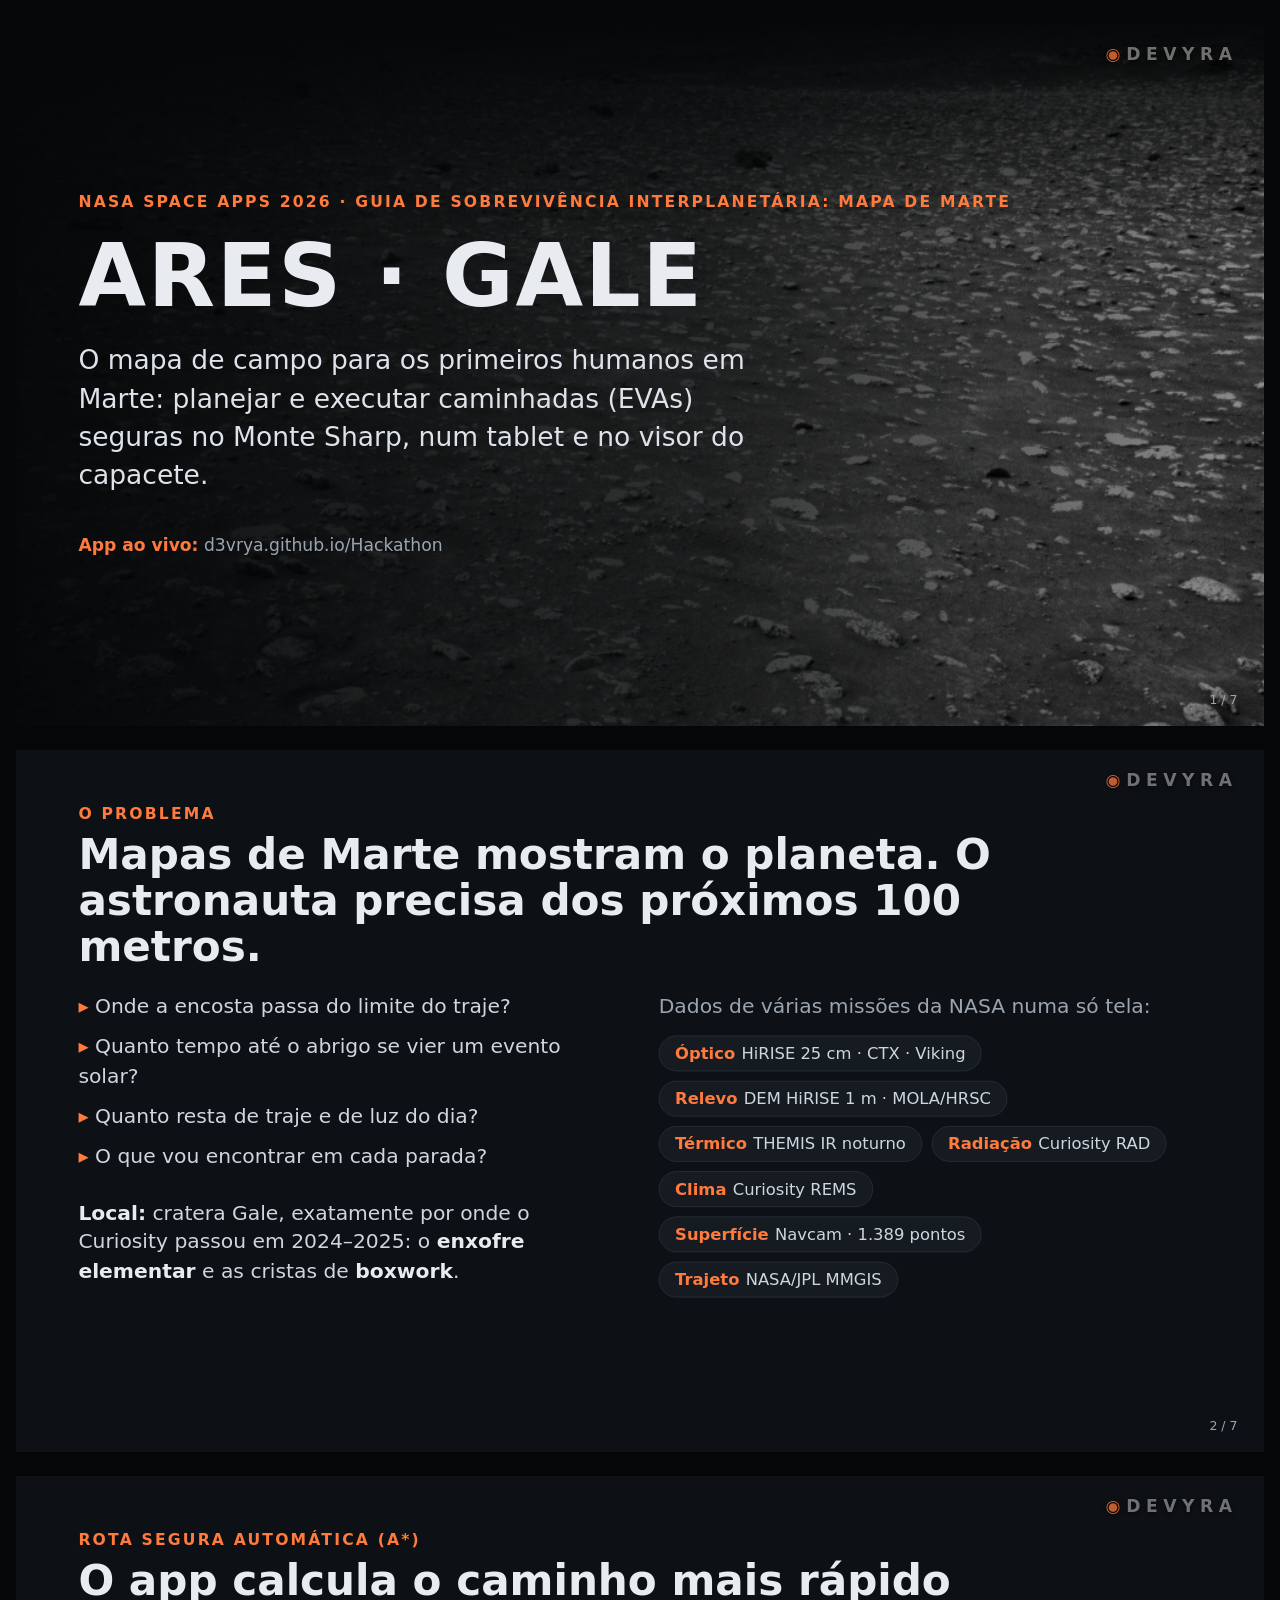
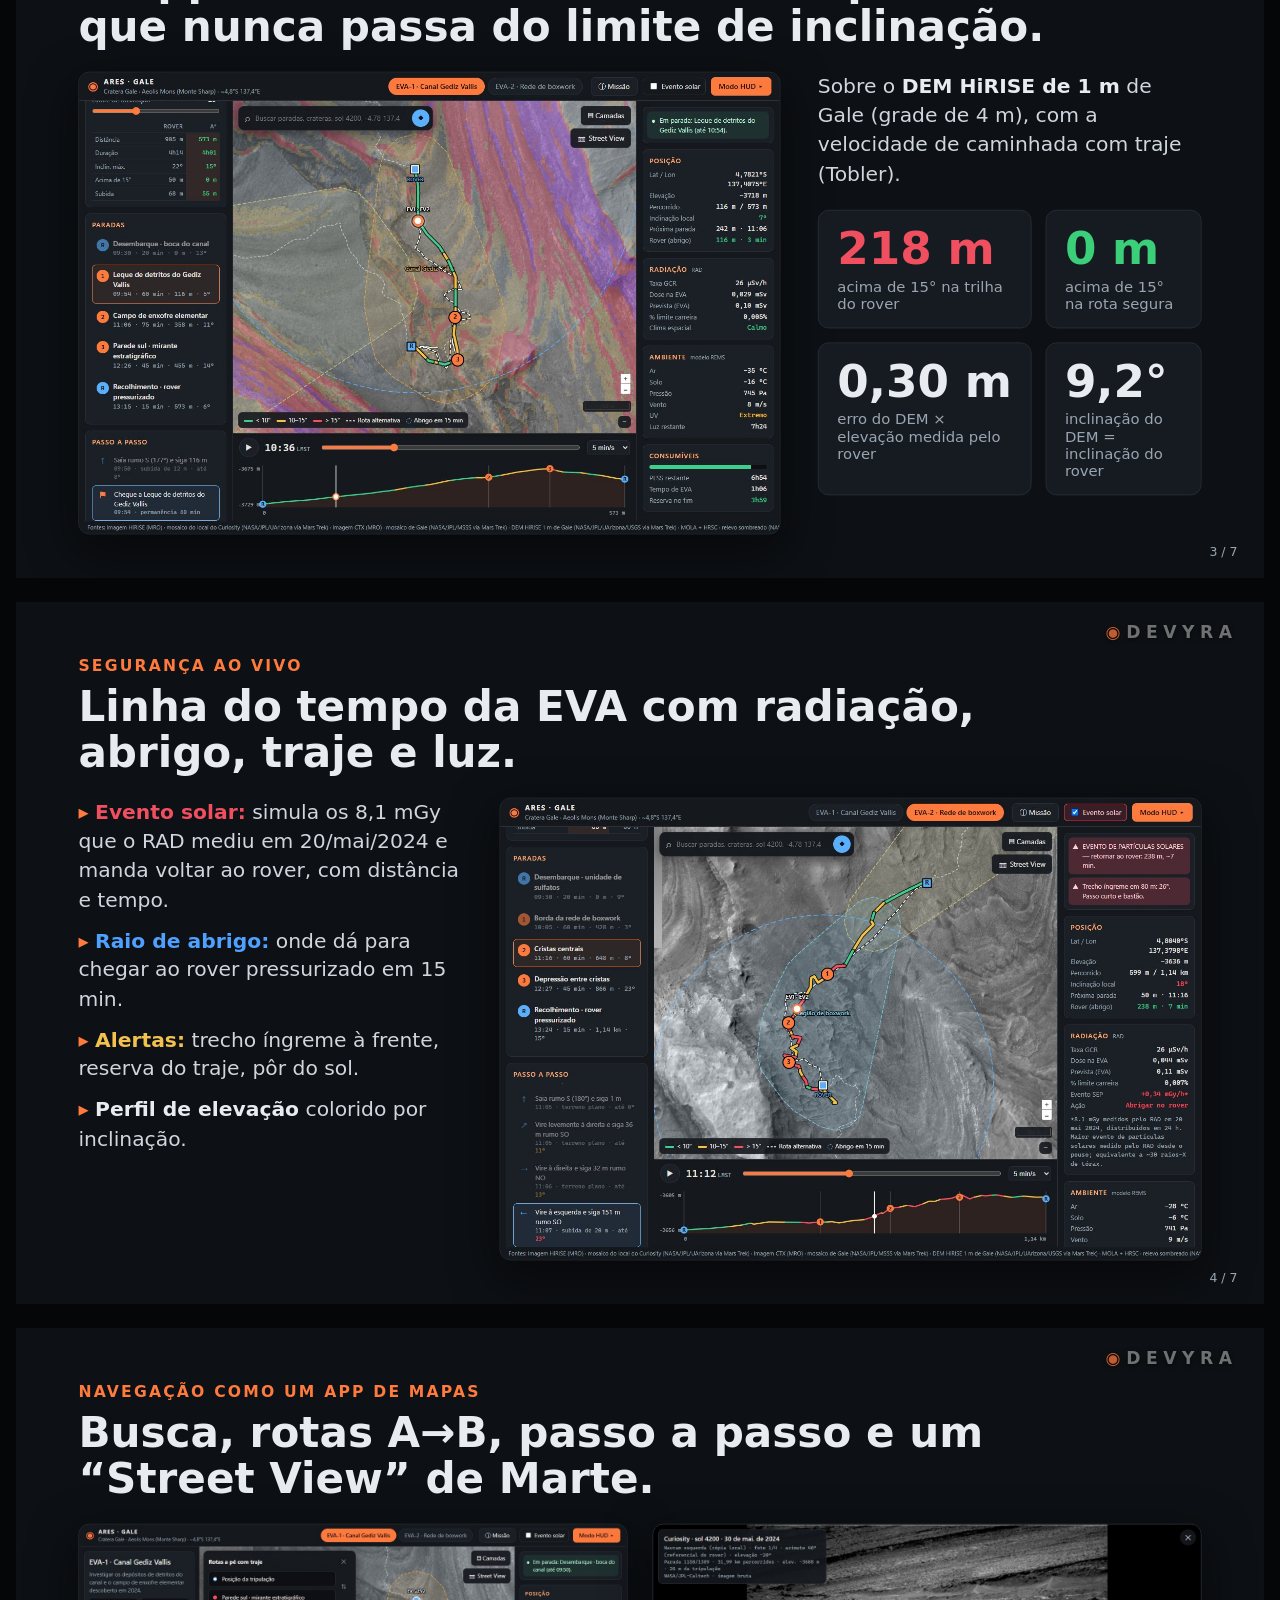
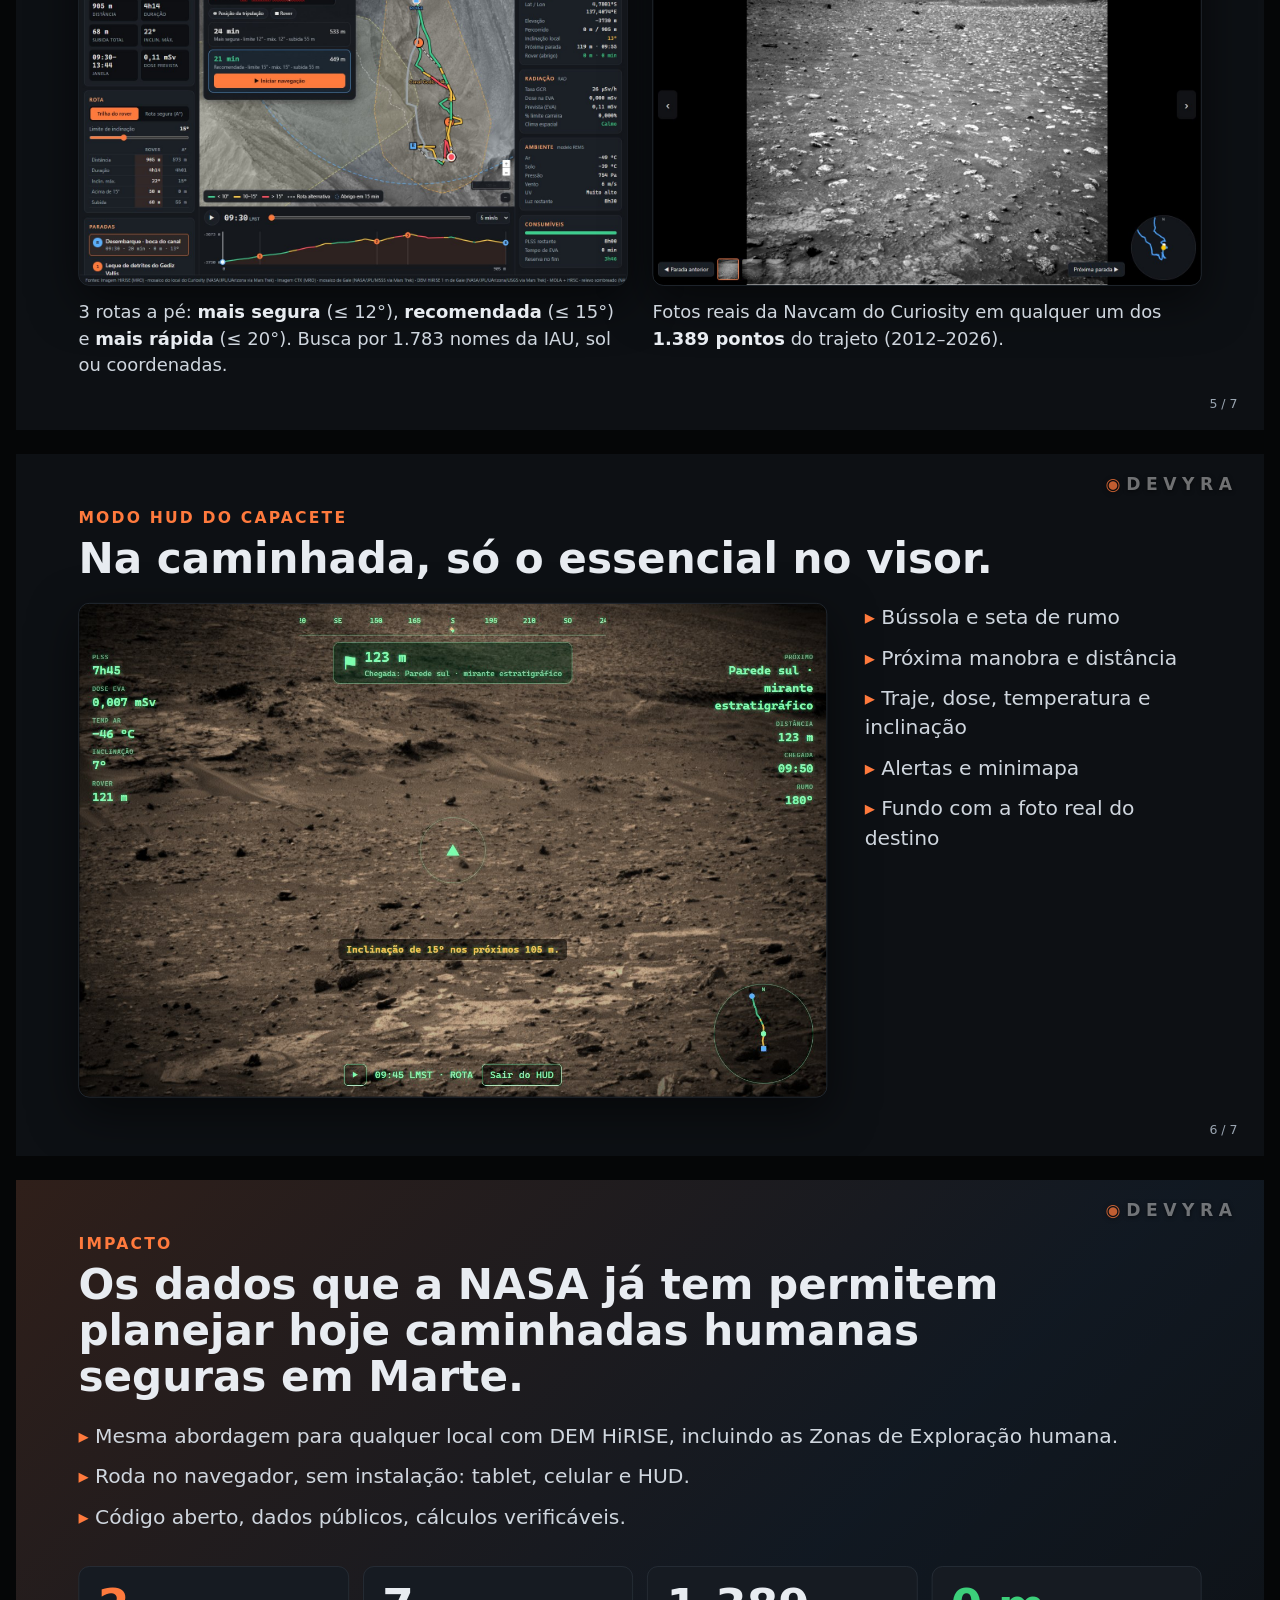
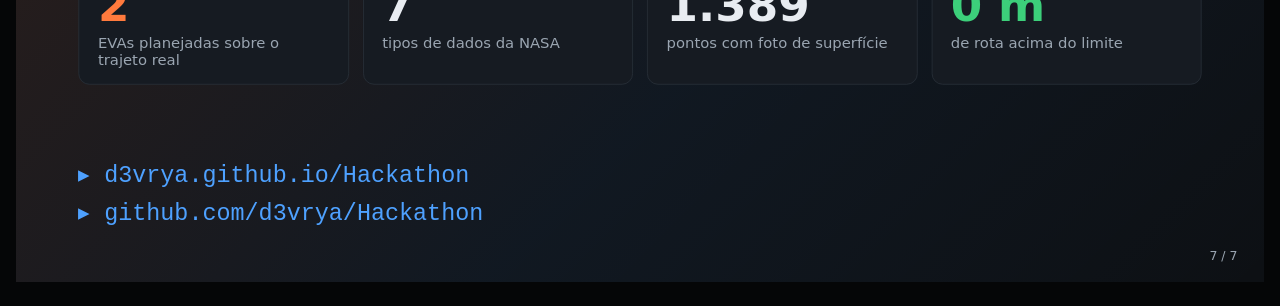
==== slides/index.html @ 1fa01051 "Demo: apresentação de 7 slides (HTML e PDF) com marca d'água Co-Authored-By: Claude Opus 5.5 <norepl" ====
<!doctype html>
<html lang="pt-BR">
<head>
<meta charset="utf-8">
<meta name="viewport" content="width=device-width, initial-scale=1">
<title>ARES · GALE · Demo</title>
<style>
  :root {
    --bg: #0d1014; --panel: #161b22; --line: #2a313b; --text: #e8ecf1; --muted: #9aa5b1;
    --accent: #ff7a3d; --ok: #3ccf7a; --warn: #f2c14e; --danger: #ef4f5f; --blue: #4ea1ff;
  }
  * { box-sizing: border-box; margin: 0; padding: 0; }
  html, body { background: #050607; color: var(--text); font-family: "Segoe UI", system-ui, -apple-system, Roboto, sans-serif; }
  .deck { display: flex; flex-direction: column; align-items: center; gap: 24px; padding: 24px 0; }
  .slide {
    position: relative; width: 1600px; height: 900px; overflow: hidden; background: var(--bg);
    transform-origin: top left; flex: none;
  }
  .wrap { position: relative; }
  /* marca d'água */
  .wm {
    position: absolute; top: 26px; right: 34px; z-index: 50;
    font-weight: 800; letter-spacing: .32em; font-size: 22px; color: rgba(255,255,255,.42);
    text-shadow: 0 1px 6px rgba(0,0,0,.6); pointer-events: none;
  }
  .wm::before { content: "◉ "; color: rgba(255,122,61,.75); letter-spacing: 0; }
  .num { position: absolute; bottom: 24px; right: 34px; font-size: 16px; color: var(--muted); z-index: 50; }
  .pad { padding: 70px 80px; height: 100%; display: flex; flex-direction: column; }
  .kicker { color: var(--accent); font-weight: 700; letter-spacing: .14em; text-transform: uppercase; font-size: 20px; }
  h1 { font-size: 112px; line-height: 1; letter-spacing: .02em; }
  h2 { font-size: 54px; line-height: 1.1; margin: 10px 0 28px; max-width: 1250px; }
  p, li { font-size: 26px; line-height: 1.45; color: #cfd6de; }
  b { color: var(--text); }
  ul { list-style: none; display: grid; gap: 14px; }
  li::before { content: "▸ "; color: var(--accent); }
  .shot { border-radius: 14px; border: 1px solid var(--line); box-shadow: 0 20px 60px rgba(0,0,0,.55); display: block; }
  .row { display: flex; gap: 48px; align-items: flex-start; flex: 1; }
  .col { flex: 1; min-width: 0; }
  .big { font-size: 58px; font-weight: 800; line-height: 1; white-space: nowrap; }
  .stat { background: var(--panel); border: 1px solid var(--line); border-radius: 14px; padding: 20px 24px; }
  .stat small { display: block; color: var(--muted); font-size: 19px; margin-top: 8px; }
  .stats { display: grid; grid-template-columns: 1fr 1fr; gap: 18px; margin-top: 26px; }
  .ok { color: var(--ok); } .danger { color: var(--danger); } .warn { color: var(--warn); } .acc { color: var(--accent); } .blue { color: var(--blue); }
  .chips { display: flex; flex-wrap: wrap; gap: 12px; }
  .chip { background: var(--panel); border: 1px solid var(--line); border-radius: 999px; padding: 10px 20px; font-size: 21px; color: #cfd6de; }
  .chip b { color: var(--accent); margin-right: 8px; }

  /* 1 · título */
  .s1 { background: #000; }
  .s1 .bg { position: absolute; inset: 0; background: url(../assets/photos/4199_1.jpg) center 40%/cover; opacity: .7; }
  .s1 .shade { position: absolute; inset: 0; background: linear-gradient(180deg, rgba(5,6,7,.95) 0%, rgba(5,6,7,0) 30%), linear-gradient(90deg, rgba(5,6,7,.96) 0%, rgba(5,6,7,.75) 55%, rgba(5,6,7,.2) 100%); }
  .s1 .pad { position: relative; justify-content: center; }
  .s1 .lead { font-size: 34px; max-width: 900px; margin-top: 28px; color: #dde3ea; }
  .s1 .meta { margin-top: 48px; font-size: 22px; color: var(--muted); }
  .s1 .meta b { color: var(--accent); }

  /* 7 · fechamento */
  .s7 .bg { position: absolute; inset: 0; background: linear-gradient(135deg, rgba(255,122,61,.14), rgba(78,161,255,.06) 60%, transparent); }
  .s7 .pad { position: relative; }
  .link { font-family: "Cascadia Mono", Consolas, monospace; font-size: 30px; color: var(--blue); }

  /* tela pequena: escala o slide para caber */
  @media print {
    @page { size: 1600px 900px; margin: 0; }
    html, body { background: var(--bg); }
    .deck { display: block; padding: 0; gap: 0; }
    .wrap { width: auto !important; height: auto !important; }
    .slide { transform: none !important; page-break-after: always; break-after: page; }
  }
</style>
</head>
<body>
<div class="deck" id="deck">

  <!-- 1 · Título -->
  <div class="wrap"><section class="slide s1">
    <div class="bg"></div><div class="shade"></div>
    <div class="wm">DEVYRA</div>
    <div class="pad">
      <div class="kicker">NASA Space Apps 2026 · Guia de Sobrevivência Interplanetária: Mapa de Marte</div>
      <h1 style="margin-top:26px">ARES · GALE</h1>
      <p class="lead">O mapa de campo para os primeiros humanos em Marte: planejar e executar caminhadas (EVAs) seguras no Monte Sharp, num tablet e no visor do capacete.</p>
      <p class="meta"><b>App ao vivo:</b> d3vrya.github.io/Hackathon</p>
    </div>
    <div class="num">1 / 7</div>
  </section></div>

  <!-- 2 · Introdução -->
  <div class="wrap"><section class="slide">
    <div class="wm">DEVYRA</div>
    <div class="pad">
      <div class="kicker">O problema</div>
      <h2>Mapas de Marte mostram o planeta. O astronauta precisa dos próximos 100 metros.</h2>
      <div class="row">
        <div class="col">
          <ul>
            <li>Onde a encosta passa do limite do traje?</li>
            <li>Quanto tempo até o abrigo se vier um evento solar?</li>
            <li>Quanto resta de traje e de luz do dia?</li>
            <li>O que vou encontrar em cada parada?</li>
          </ul>
          <p style="margin-top:34px"><b>Local:</b> cratera Gale, exatamente por onde o Curiosity passou em 2024–2025: o <b>enxofre elementar</b> e as cristas de <b>boxwork</b>.</p>
        </div>
        <div class="col">
          <p style="margin-bottom:18px;color:var(--muted)">Dados de várias missões da NASA numa só tela:</p>
          <div class="chips">
            <span class="chip"><b>Óptico</b>HiRISE 25 cm · CTX · Viking</span>
            <span class="chip"><b>Relevo</b>DEM HiRISE 1 m · MOLA/HRSC</span>
            <span class="chip"><b>Térmico</b>THEMIS IR noturno</span>
            <span class="chip"><b>Radiação</b>Curiosity RAD</span>
            <span class="chip"><b>Clima</b>Curiosity REMS</span>
            <span class="chip"><b>Superfície</b>Navcam · 1.389 pontos</span>
            <span class="chip"><b>Trajeto</b>NASA/JPL MMGIS</span>
          </div>
        </div>
      </div>
    </div>
    <div class="num">2 / 7</div>
  </section></div>

  <!-- 3 · Rota segura -->
  <div class="wrap"><section class="slide">
    <div class="wm">DEVYRA</div>
    <div class="pad">
      <div class="kicker">Rota segura automática (A*)</div>
      <h2>O app calcula o caminho mais rápido que nunca passa do limite de inclinação.</h2>
      <div class="row">
        <img class="shot" src="img/safe.jpg" alt="Rota segura sobre o mapa de inclinação" style="width:900px">
        <div class="col">
          <p>Sobre o <b>DEM HiRISE de 1 m</b> de Gale (grade de 4 m), com a velocidade de caminhada com traje (Tobler).</p>
          <div class="stats">
            <div class="stat"><div class="big danger">218 m</div><small>acima de 15° na trilha do rover</small></div>
            <div class="stat"><div class="big ok">0 m</div><small>acima de 15° na rota segura</small></div>
            <div class="stat"><div class="big">0,30 m</div><small>erro do DEM × elevação medida pelo rover</small></div>
            <div class="stat"><div class="big">9,2°</div><small>inclinação do DEM = inclinação do rover</small></div>
          </div>
        </div>
      </div>
    </div>
    <div class="num">3 / 7</div>
  </section></div>

  <!-- 4 · Segurança -->
  <div class="wrap"><section class="slide">
    <div class="wm">DEVYRA</div>
    <div class="pad">
      <div class="kicker">Segurança ao vivo</div>
      <h2>Linha do tempo da EVA com radiação, abrigo, traje e luz.</h2>
      <div class="row">
        <div class="col">
          <ul>
            <li><b class="danger">Evento solar:</b> simula os 8,1 mGy que o RAD mediu em 20/mai/2024 e manda voltar ao rover, com distância e tempo.</li>
            <li><b class="blue">Raio de abrigo:</b> onde dá para chegar ao rover pressurizado em 15 min.</li>
            <li><b class="warn">Alertas:</b> trecho íngreme à frente, reserva do traje, pôr do sol.</li>
            <li><b>Perfil de elevação</b> colorido por inclinação.</li>
          </ul>
        </div>
        <img class="shot" src="img/sep.jpg" alt="Alerta de evento solar na EVA-2" style="width:900px">
      </div>
    </div>
    <div class="num">4 / 7</div>
  </section></div>

  <!-- 5 · Navegação -->
  <div class="wrap"><section class="slide">
    <div class="wm">DEVYRA</div>
    <div class="pad">
      <div class="kicker">Navegação como um app de mapas</div>
      <h2>Busca, rotas A→B, passo a passo e um “Street View” de Marte.</h2>
      <div class="row" style="gap:32px">
        <div class="col">
          <img class="shot" src="img/dir.jpg" alt="Rotas alternativas" style="width:100%">
          <p style="margin-top:18px;font-size:23px">3 rotas a pé: <b>mais segura</b> (≤ 12°), <b>recomendada</b> (≤ 15°) e <b>mais rápida</b> (≤ 20°). Busca por 1.783 nomes da IAU, sol ou coordenadas.</p>
        </div>
        <div class="col">
          <img class="shot" src="img/sv.jpg" alt="Street View com foto Navcam" style="width:100%">
          <p style="margin-top:18px;font-size:23px">Fotos reais da Navcam do Curiosity em qualquer um dos <b>1.389 pontos</b> do trajeto (2012–2026).</p>
        </div>
      </div>
    </div>
    <div class="num">5 / 7</div>
  </section></div>

  <!-- 6 · HUD -->
  <div class="wrap"><section class="slide">
    <div class="wm">DEVYRA</div>
    <div class="pad">
      <div class="kicker">Modo HUD do capacete</div>
      <h2>Na caminhada, só o essencial no visor.</h2>
      <div class="row">
        <img class="shot" src="img/hud.jpg" alt="HUD do capacete" style="width:960px">
        <div class="col">
          <ul>
            <li>Bússola e seta de rumo</li>
            <li>Próxima manobra e distância</li>
            <li>Traje, dose, temperatura e inclinação</li>
            <li>Alertas e minimapa</li>
            <li>Fundo com a foto real do destino</li>
          </ul>
        </div>
      </div>
    </div>
    <div class="num">6 / 7</div>
  </section></div>

  <!-- 7 · Impacto -->
  <div class="wrap"><section class="slide s7">
    <div class="bg"></div>
    <div class="wm">DEVYRA</div>
    <div class="pad">
      <div class="kicker">Impacto</div>
      <h2>Os dados que a NASA já tem permitem planejar hoje caminhadas humanas seguras em Marte.</h2>
      <ul>
        <li>Mesma abordagem para qualquer local com DEM HiRISE, incluindo as Zonas de Exploração humana.</li>
        <li>Roda no navegador, sem instalação: tablet, celular e HUD.</li>
        <li>Código aberto, dados públicos, cálculos verificáveis.</li>
      </ul>
      <div class="stats" style="grid-template-columns:repeat(4,1fr);margin-top:44px">
        <div class="stat"><div class="big acc">2</div><small>EVAs planejadas sobre o trajeto real</small></div>
        <div class="stat"><div class="big">7</div><small>tipos de dados da NASA</small></div>
        <div class="stat"><div class="big">1.389</div><small>pontos com foto de superfície</small></div>
        <div class="stat"><div class="big ok">0 m</div><small>de rota acima do limite</small></div>
      </div>
      <div style="margin-top:auto;display:grid;gap:12px">
        <div class="link">▸ d3vrya.github.io/Hackathon</div>
        <div class="link">▸ github.com/d3vrya/Hackathon</div>
      </div>
    </div>
    <div class="num">7 / 7</div>
  </section></div>

</div>
<script>
  // Escala cada slide de 1600×900 para caber na largura da tela.
  function fit() {
    if (matchMedia('print').matches) return;
    var w = Math.min(window.innerWidth - 32, 1600), k = w / 1600;
    document.querySelectorAll('.wrap').forEach(function (el) {
      el.style.width = w + 'px'; el.style.height = (900 * k) + 'px';
      el.firstElementChild.style.transform = 'scale(' + k + ')';
    });
  }
  addEventListener('resize', fit); fit();
</script>
</body>
</html>
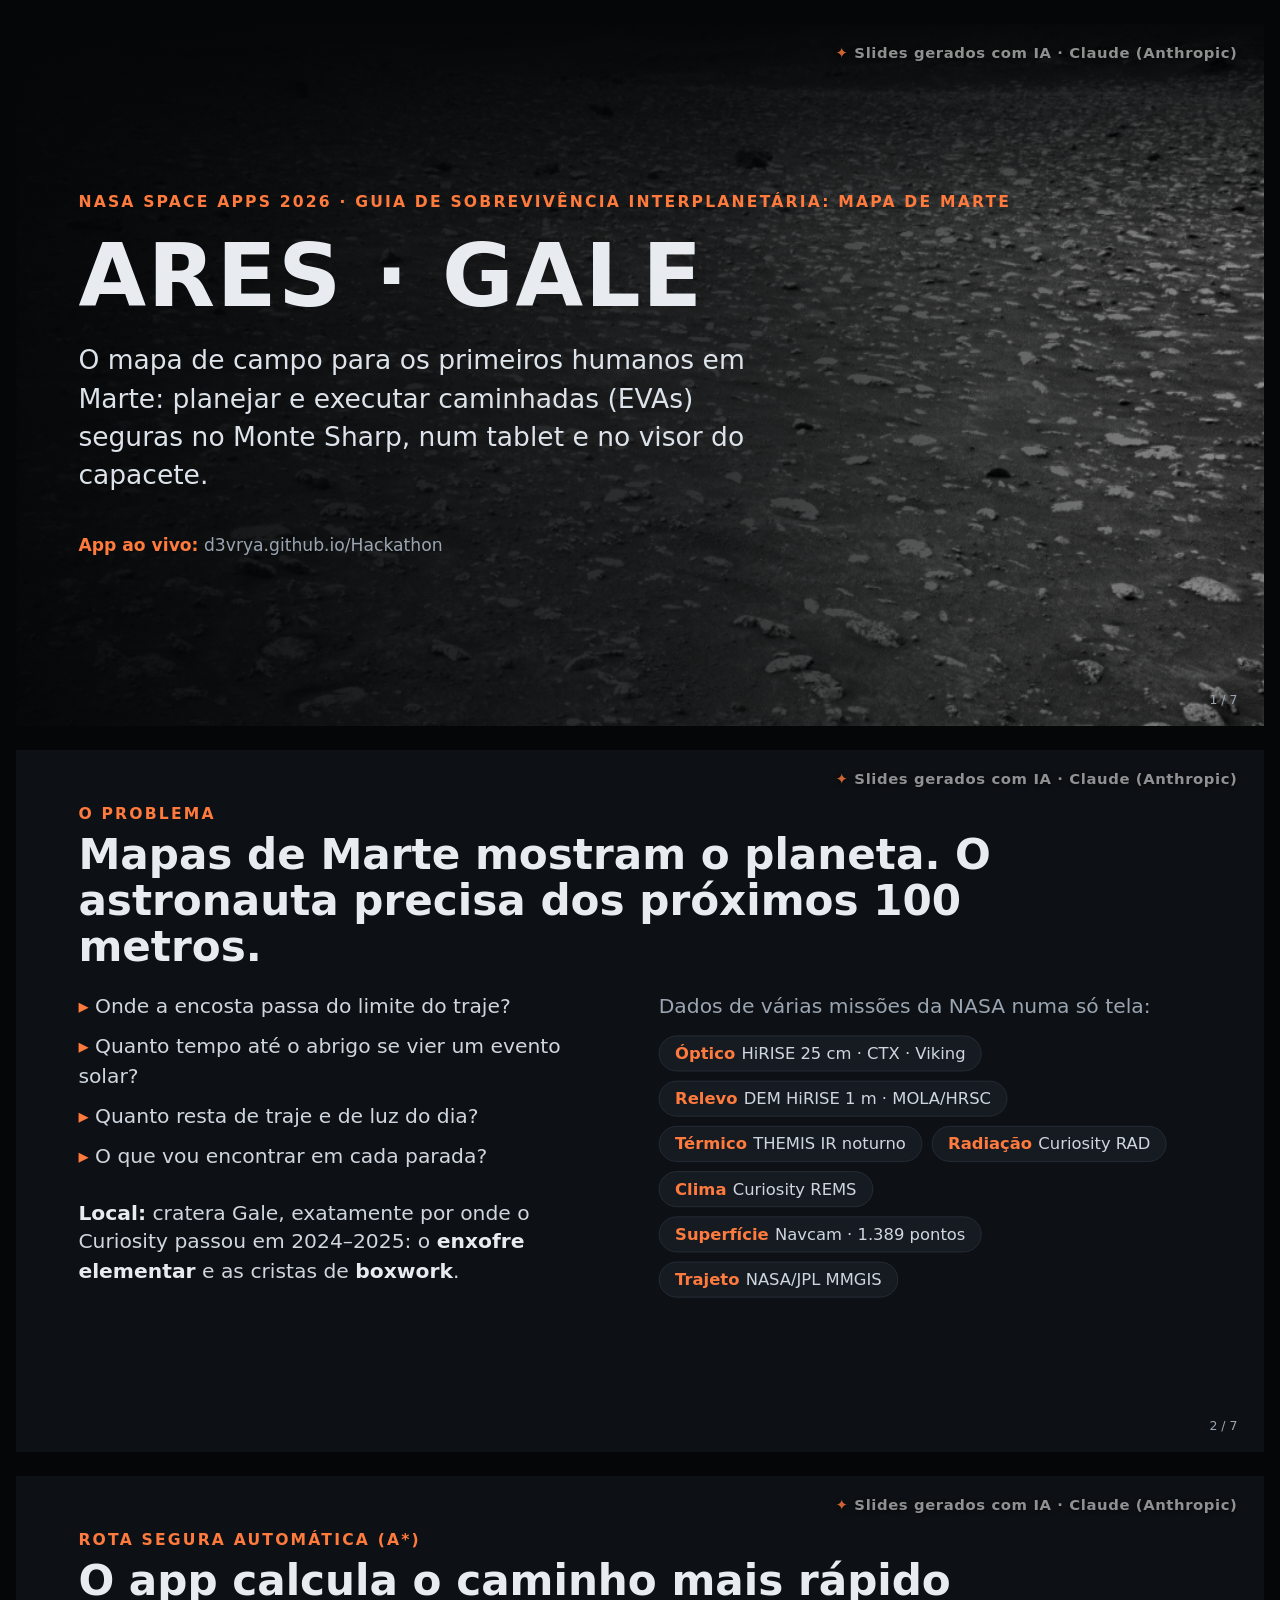
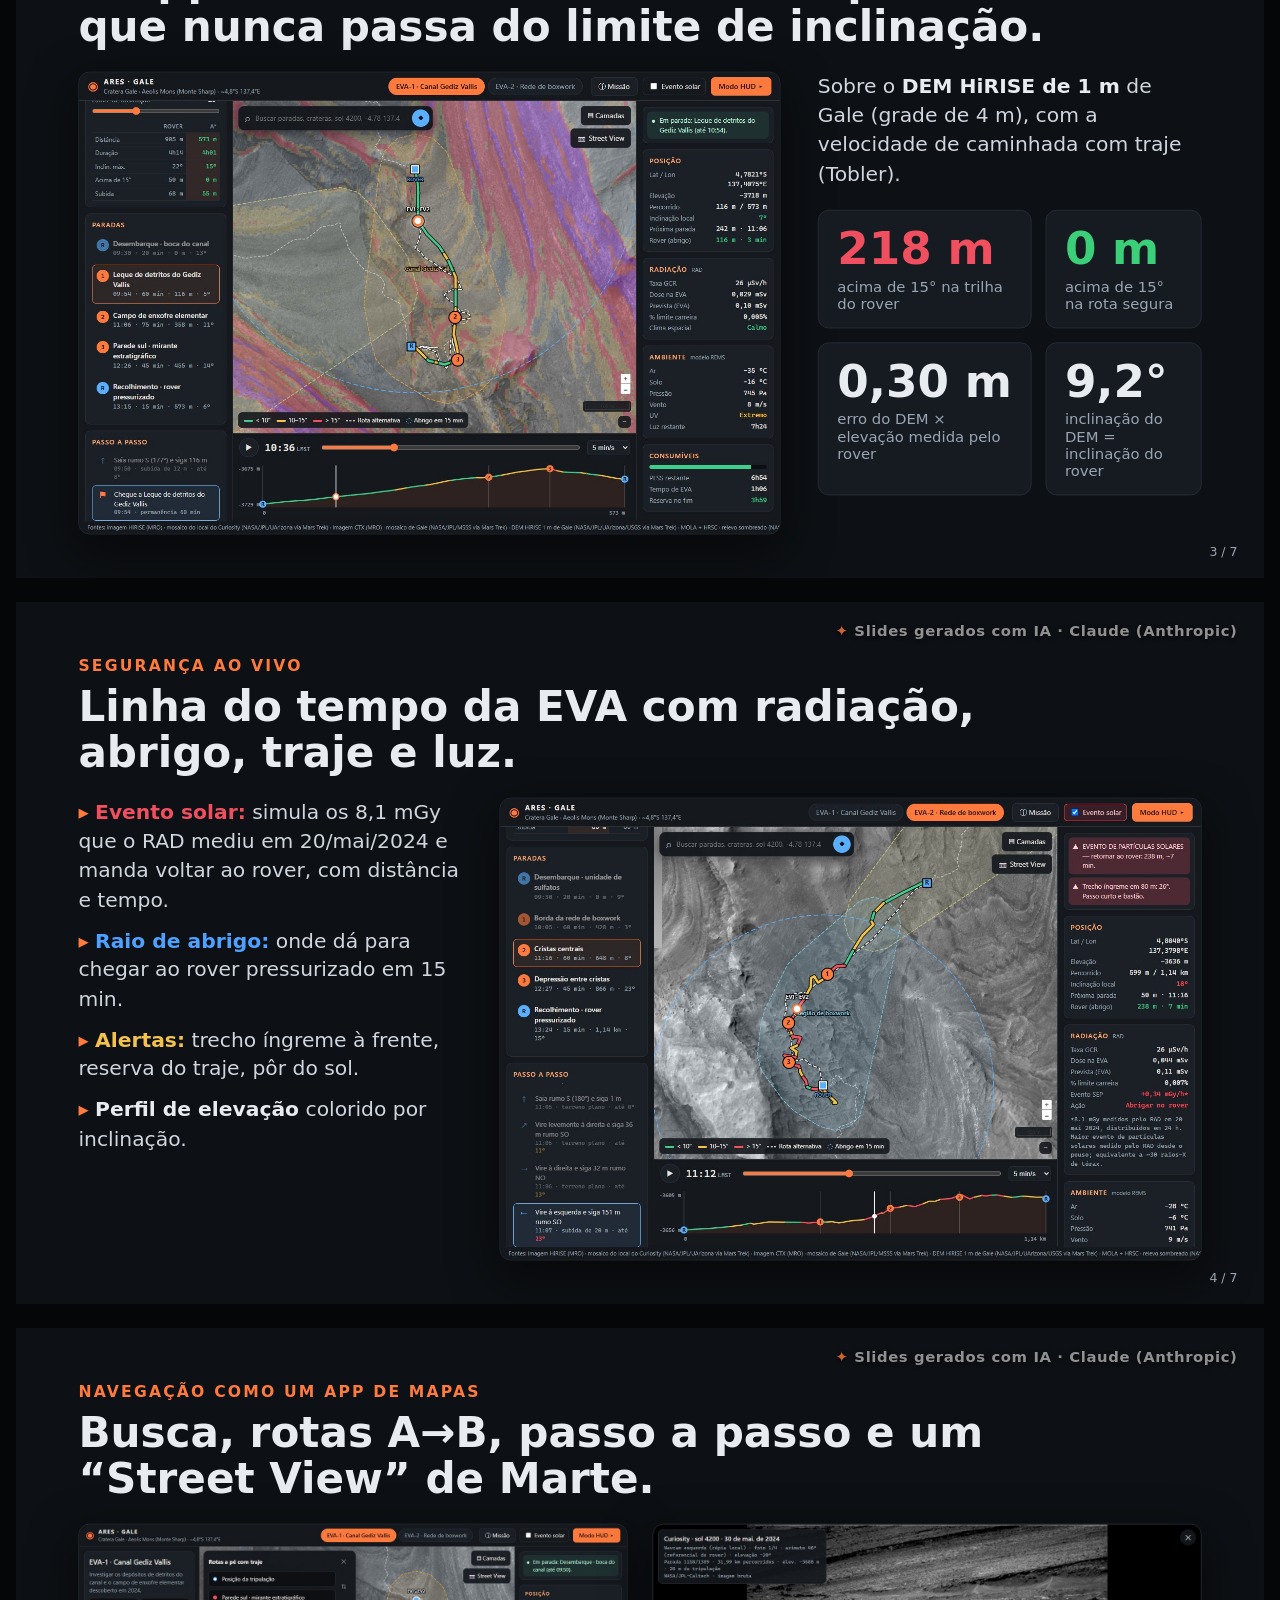
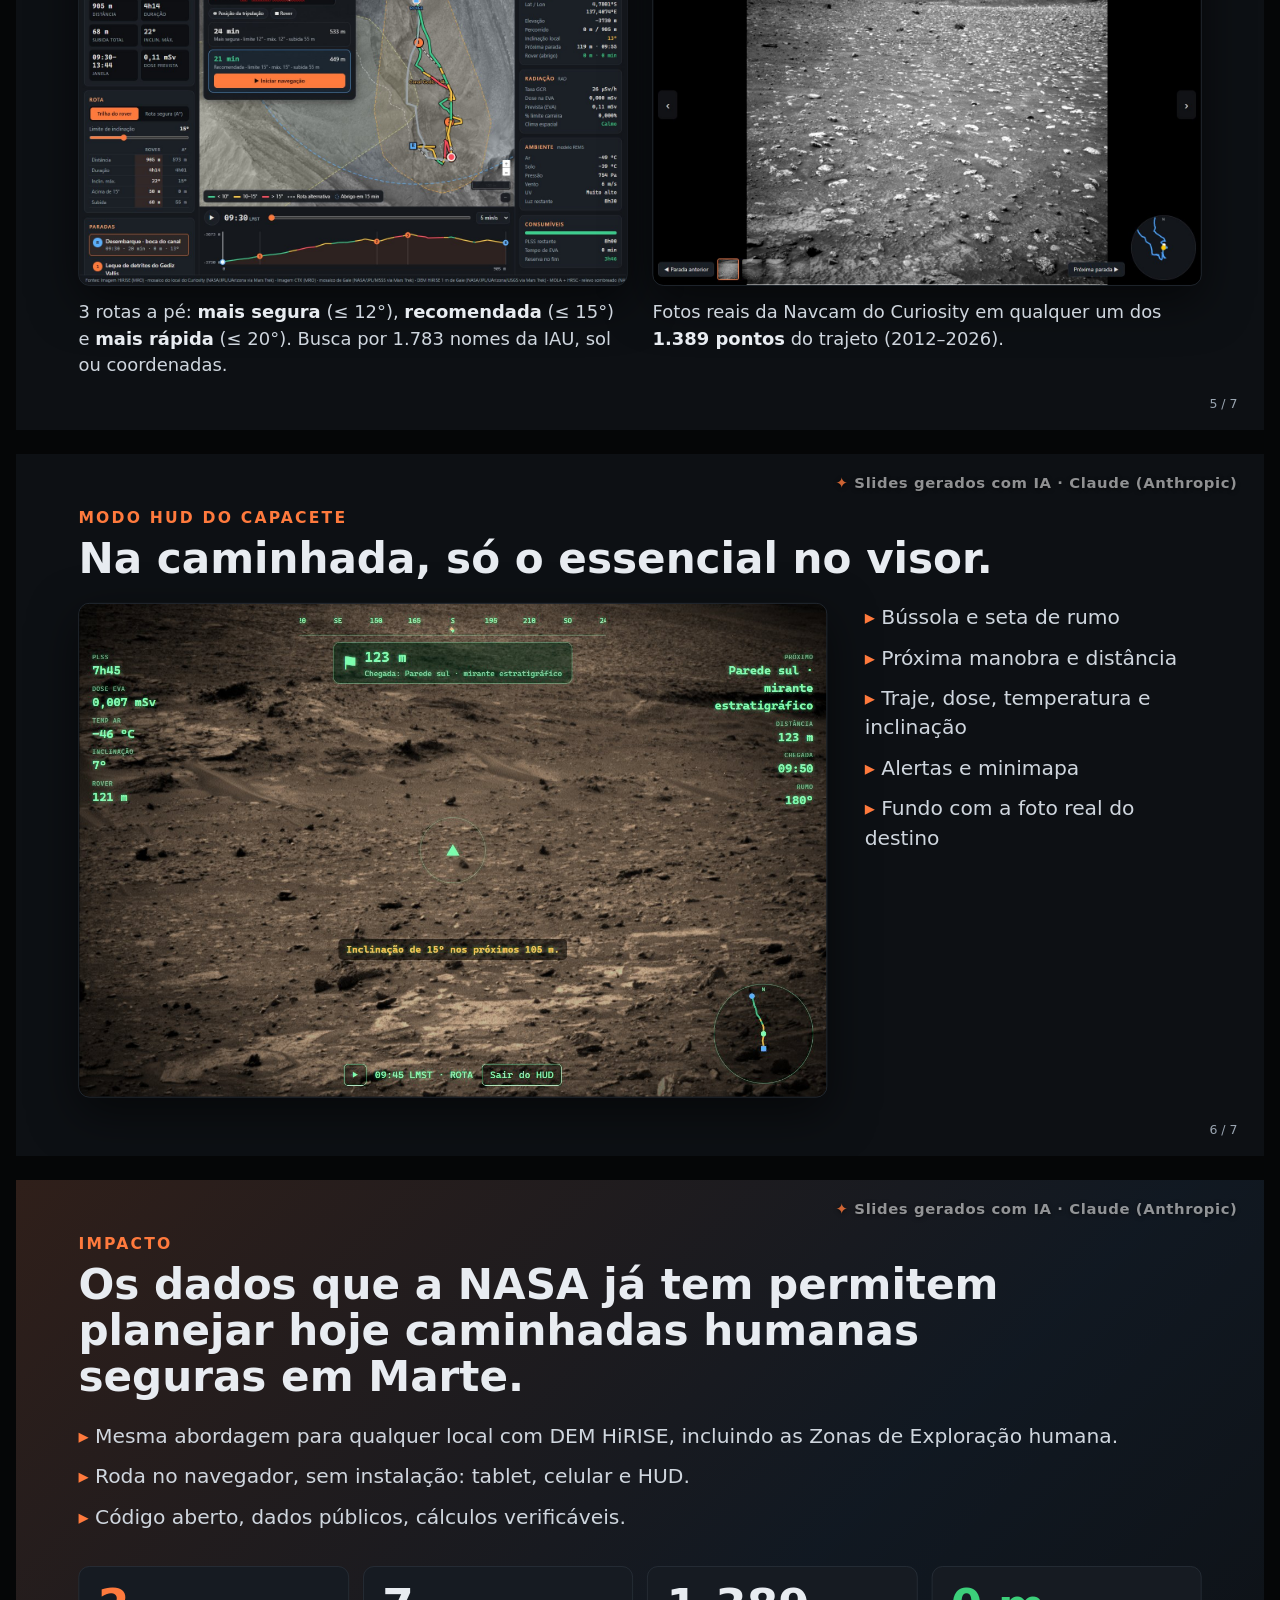
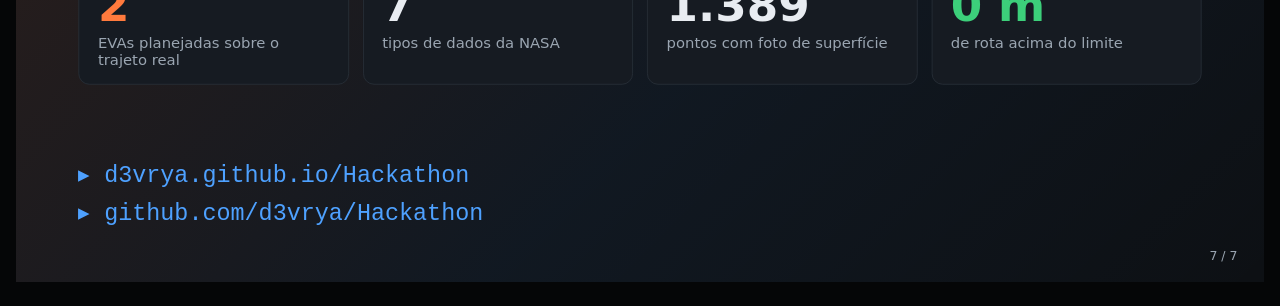
==== commit ea1b2f8c: "Demo: marca d'água indicando slides gerados com IA (Claude) Co-Authored-By: Claude Opus 5.5 <noreply" ====
--- a/slides/index.html
+++ b/slides/index.html
@@ -20,10 +20,10 @@
   /* marca d'água */
   .wm {
     position: absolute; top: 26px; right: 34px; z-index: 50;
-    font-weight: 800; letter-spacing: .32em; font-size: 22px; color: rgba(255,255,255,.42);
+    font-weight: 800; letter-spacing: .04em; font-size: 19px; color: rgba(255,255,255,.55);
     text-shadow: 0 1px 6px rgba(0,0,0,.6); pointer-events: none;
   }
-  .wm::before { content: "◉ "; color: rgba(255,122,61,.75); letter-spacing: 0; }
+  .wm::before { content: "✦ "; color: rgba(255,122,61,.8); }
   .num { position: absolute; bottom: 24px; right: 34px; font-size: 16px; color: var(--muted); z-index: 50; }
   .pad { padding: 70px 80px; height: 100%; display: flex; flex-direction: column; }
   .kicker { color: var(--accent); font-weight: 700; letter-spacing: .14em; text-transform: uppercase; font-size: 20px; }
@@ -75,7 +75,7 @@
   <!-- 1 · Título -->
   <div class="wrap"><section class="slide s1">
     <div class="bg"></div><div class="shade"></div>
-    <div class="wm">DEVYRA</div>
+    <div class="wm">Slides gerados com IA · Claude (Anthropic)</div>
     <div class="pad">
       <div class="kicker">NASA Space Apps 2026 · Guia de Sobrevivência Interplanetária: Mapa de Marte</div>
       <h1 style="margin-top:26px">ARES · GALE</h1>
@@ -87,7 +87,7 @@
 
   <!-- 2 · Introdução -->
   <div class="wrap"><section class="slide">
-    <div class="wm">DEVYRA</div>
+    <div class="wm">Slides gerados com IA · Claude (Anthropic)</div>
     <div class="pad">
       <div class="kicker">O problema</div>
       <h2>Mapas de Marte mostram o planeta. O astronauta precisa dos próximos 100 metros.</h2>
@@ -120,7 +120,7 @@
 
   <!-- 3 · Rota segura -->
   <div class="wrap"><section class="slide">
-    <div class="wm">DEVYRA</div>
+    <div class="wm">Slides gerados com IA · Claude (Anthropic)</div>
     <div class="pad">
       <div class="kicker">Rota segura automática (A*)</div>
       <h2>O app calcula o caminho mais rápido que nunca passa do limite de inclinação.</h2>
@@ -142,7 +142,7 @@
 
   <!-- 4 · Segurança -->
   <div class="wrap"><section class="slide">
-    <div class="wm">DEVYRA</div>
+    <div class="wm">Slides gerados com IA · Claude (Anthropic)</div>
     <div class="pad">
       <div class="kicker">Segurança ao vivo</div>
       <h2>Linha do tempo da EVA com radiação, abrigo, traje e luz.</h2>
@@ -163,7 +163,7 @@
 
   <!-- 5 · Navegação -->
   <div class="wrap"><section class="slide">
-    <div class="wm">DEVYRA</div>
+    <div class="wm">Slides gerados com IA · Claude (Anthropic)</div>
     <div class="pad">
       <div class="kicker">Navegação como um app de mapas</div>
       <h2>Busca, rotas A→B, passo a passo e um “Street View” de Marte.</h2>
@@ -183,7 +183,7 @@
 
   <!-- 6 · HUD -->
   <div class="wrap"><section class="slide">
-    <div class="wm">DEVYRA</div>
+    <div class="wm">Slides gerados com IA · Claude (Anthropic)</div>
     <div class="pad">
       <div class="kicker">Modo HUD do capacete</div>
       <h2>Na caminhada, só o essencial no visor.</h2>
@@ -206,7 +206,7 @@
   <!-- 7 · Impacto -->
   <div class="wrap"><section class="slide s7">
     <div class="bg"></div>
-    <div class="wm">DEVYRA</div>
+    <div class="wm">Slides gerados com IA · Claude (Anthropic)</div>
     <div class="pad">
       <div class="kicker">Impacto</div>
       <h2>Os dados que a NASA já tem permitem planejar hoje caminhadas humanas seguras em Marte.</h2>
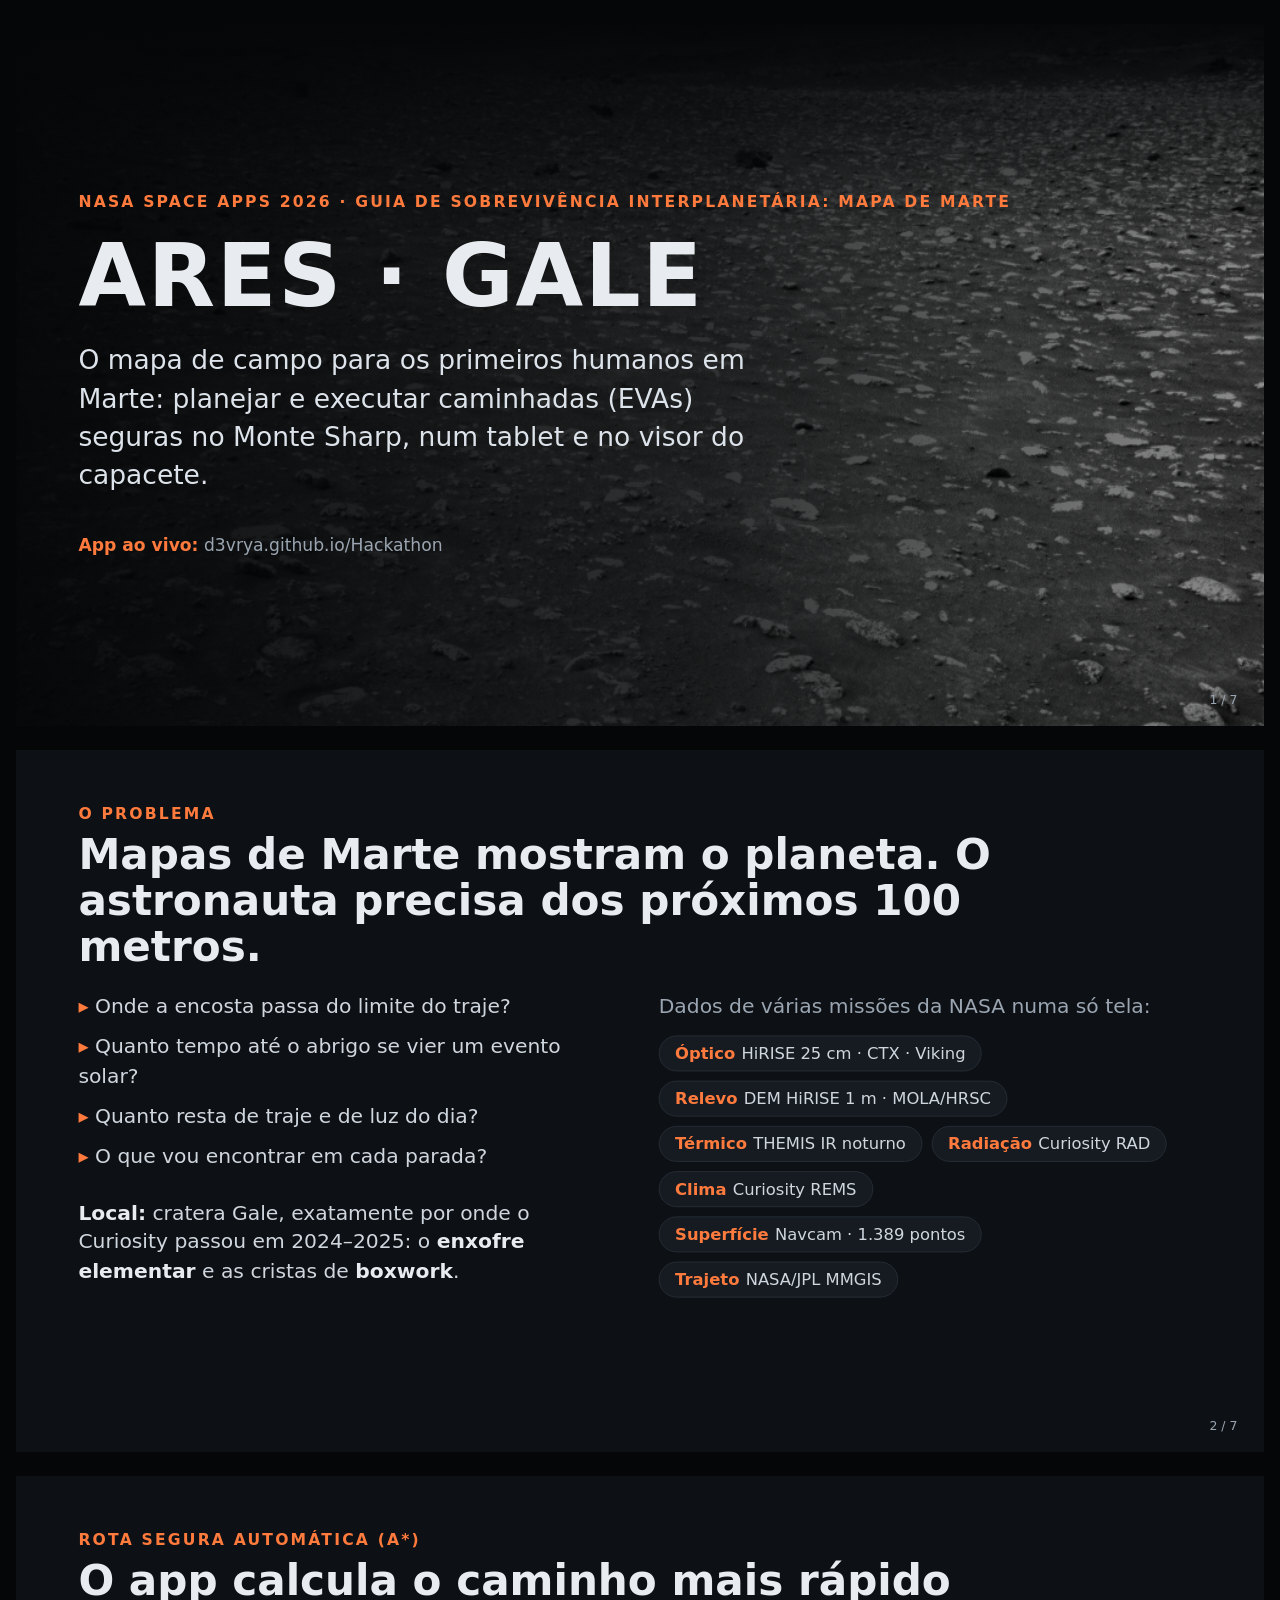
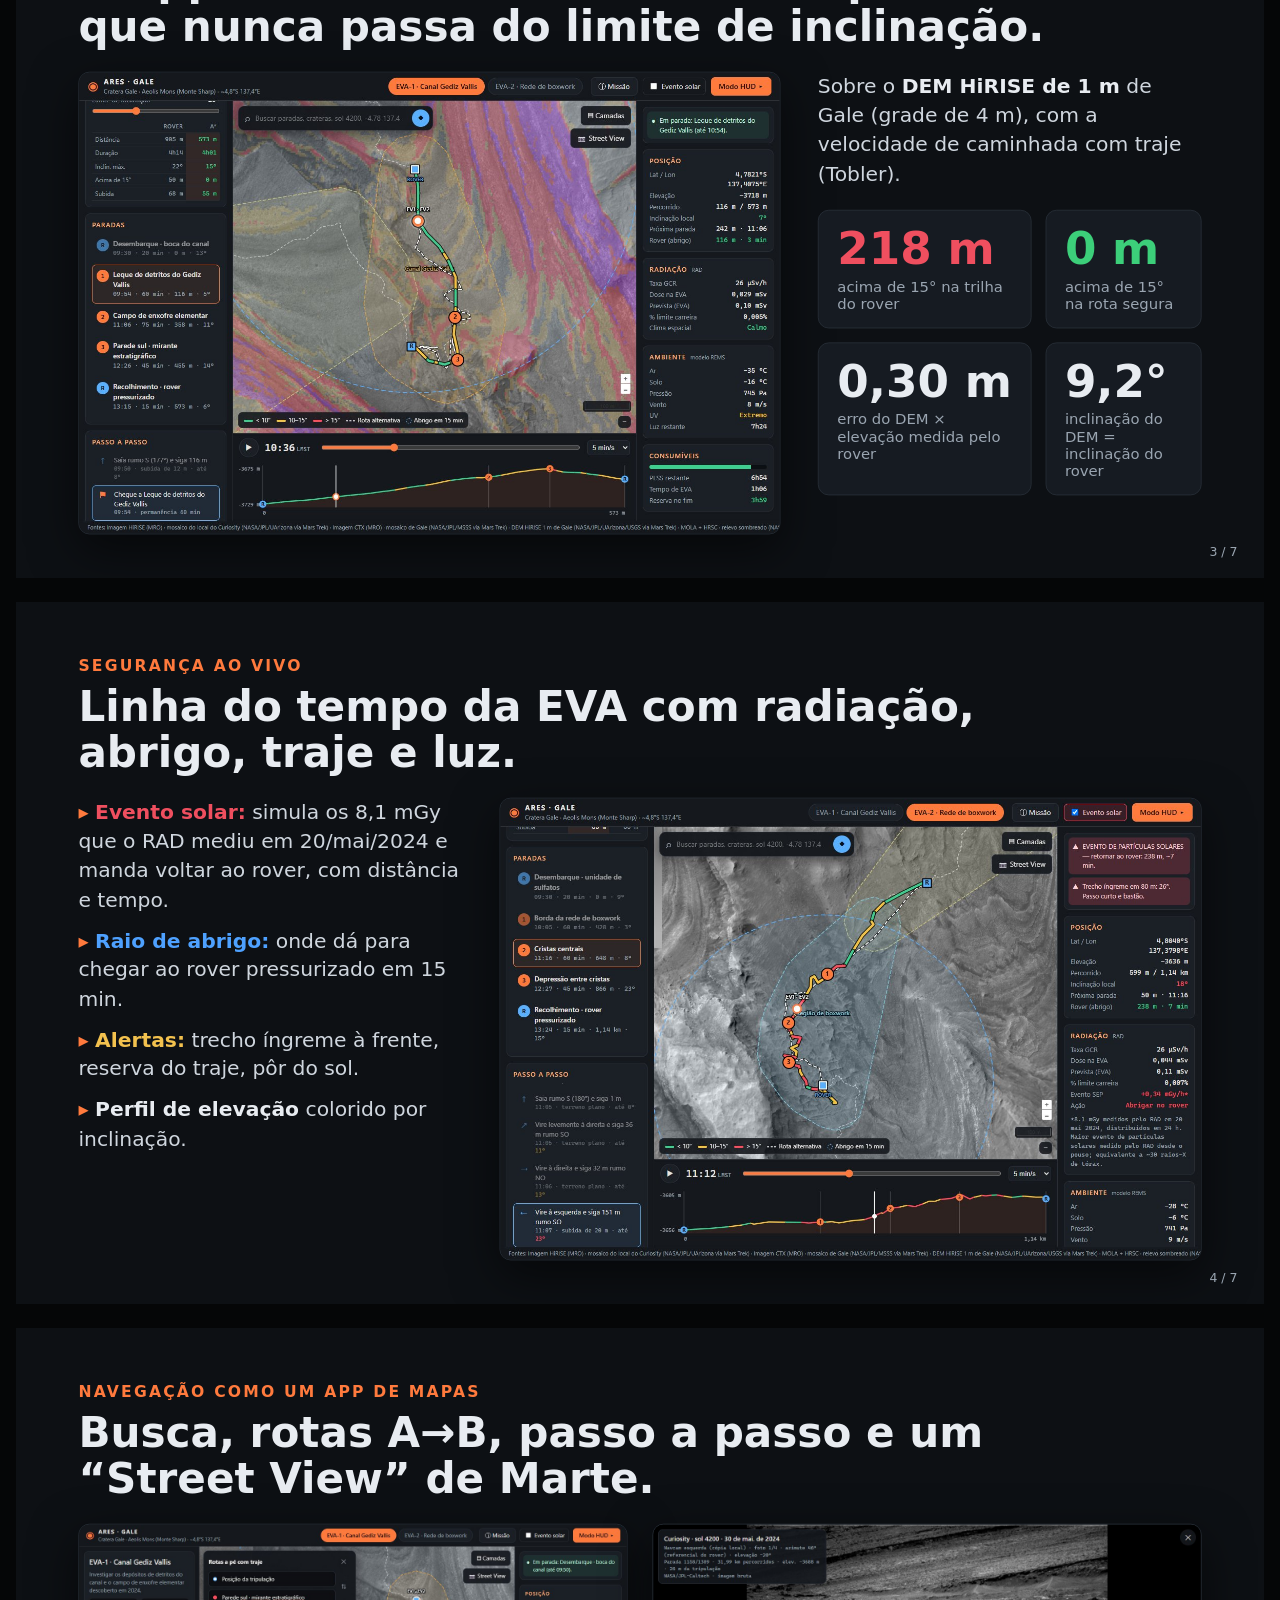
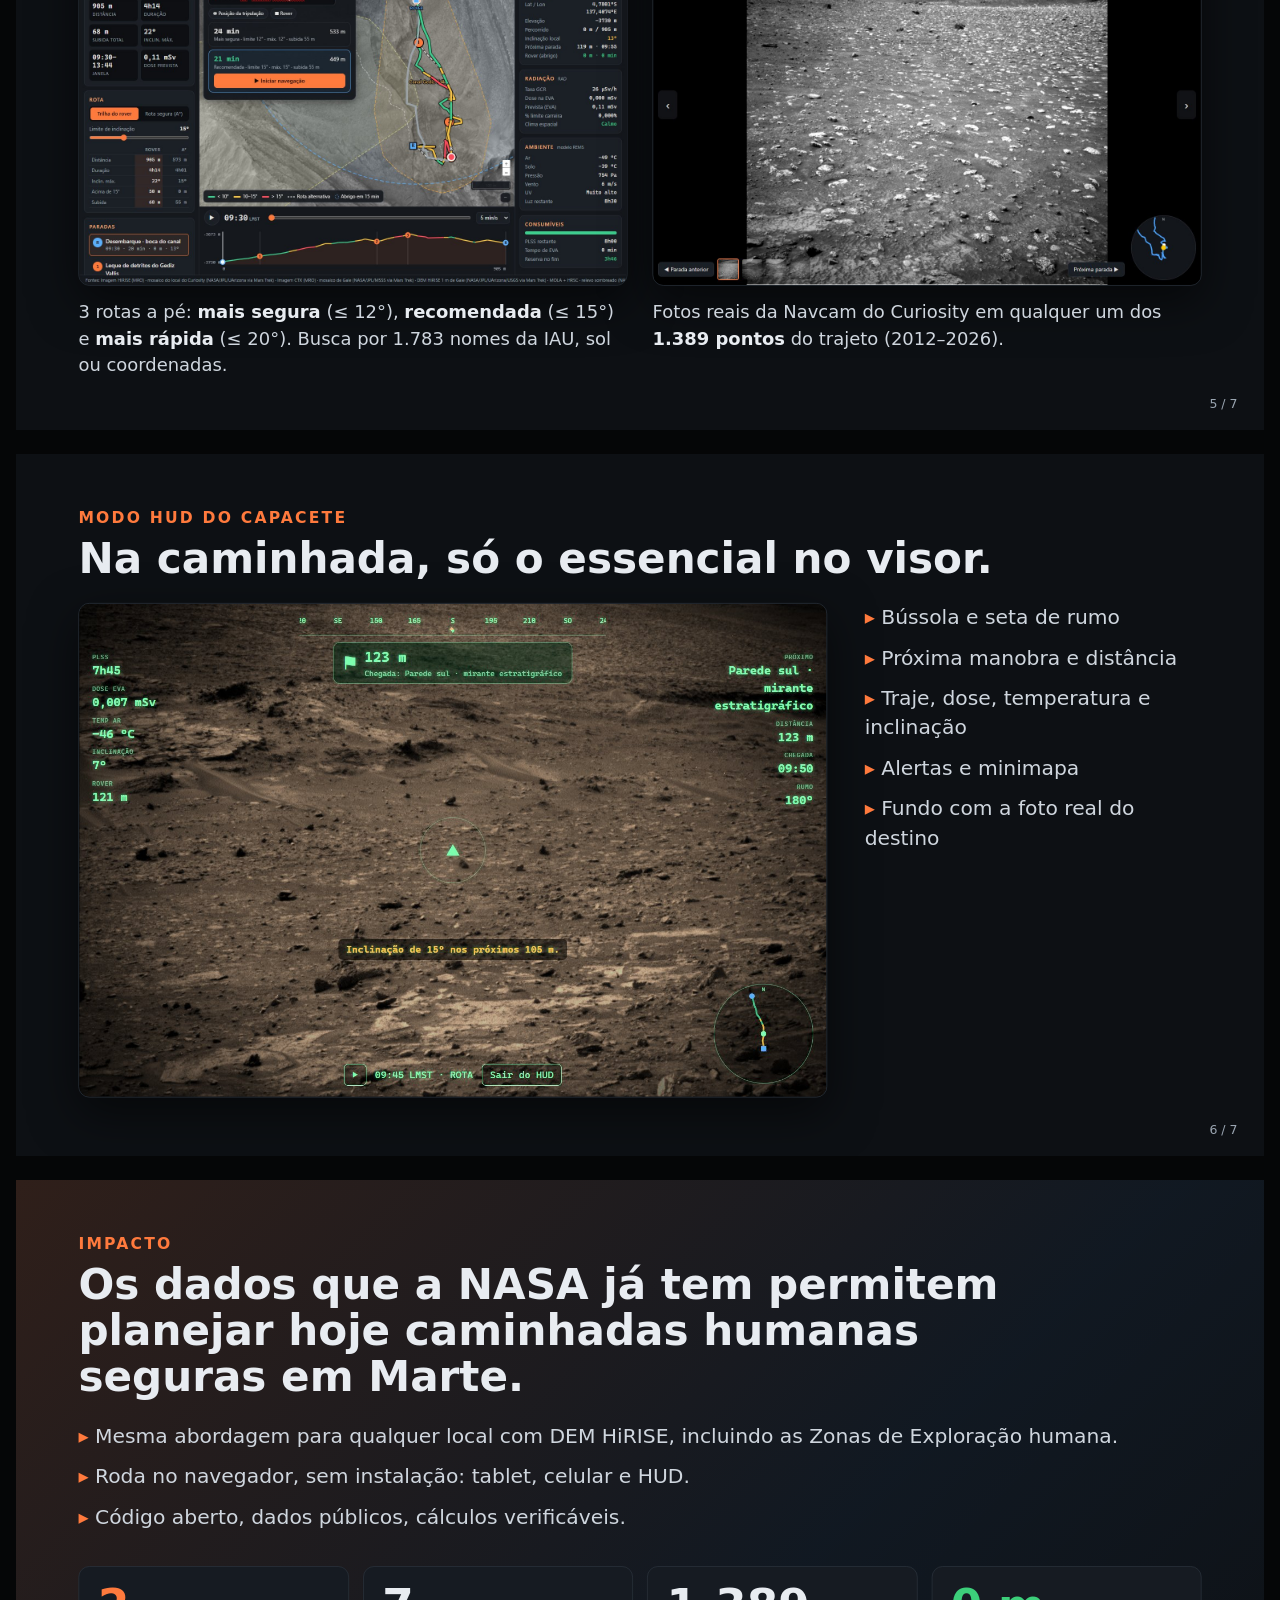
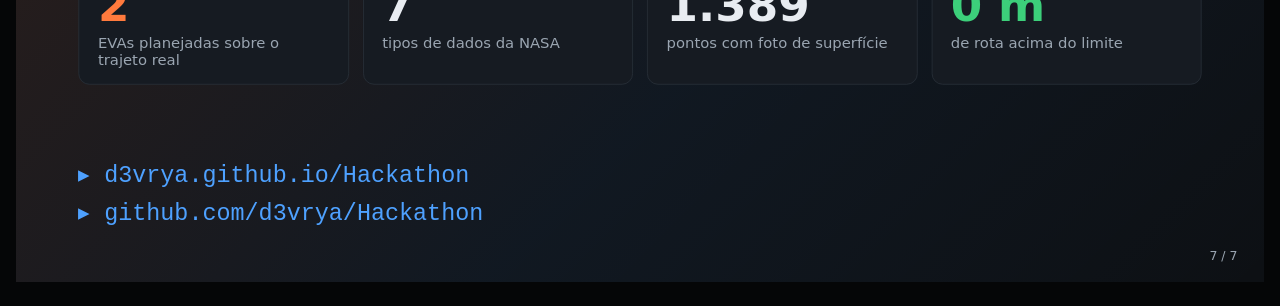
==== commit 327bc129: "Demo: remove a marca d'água dos slides Co-Authored-By: Claude Opus 5.5 <noreply@anthropic.com>" ====
--- a/slides/index.html
+++ b/slides/index.html
@@ -75,7 +75,6 @@
   <!-- 1 · Título -->
   <div class="wrap"><section class="slide s1">
     <div class="bg"></div><div class="shade"></div>
-    <div class="wm">Slides gerados com IA · Claude (Anthropic)</div>
     <div class="pad">
       <div class="kicker">NASA Space Apps 2026 · Guia de Sobrevivência Interplanetária: Mapa de Marte</div>
       <h1 style="margin-top:26px">ARES · GALE</h1>
@@ -87,7 +86,6 @@
 
   <!-- 2 · Introdução -->
   <div class="wrap"><section class="slide">
-    <div class="wm">Slides gerados com IA · Claude (Anthropic)</div>
     <div class="pad">
       <div class="kicker">O problema</div>
       <h2>Mapas de Marte mostram o planeta. O astronauta precisa dos próximos 100 metros.</h2>
@@ -120,7 +118,6 @@
 
   <!-- 3 · Rota segura -->
   <div class="wrap"><section class="slide">
-    <div class="wm">Slides gerados com IA · Claude (Anthropic)</div>
     <div class="pad">
       <div class="kicker">Rota segura automática (A*)</div>
       <h2>O app calcula o caminho mais rápido que nunca passa do limite de inclinação.</h2>
@@ -142,7 +139,6 @@
 
   <!-- 4 · Segurança -->
   <div class="wrap"><section class="slide">
-    <div class="wm">Slides gerados com IA · Claude (Anthropic)</div>
     <div class="pad">
       <div class="kicker">Segurança ao vivo</div>
       <h2>Linha do tempo da EVA com radiação, abrigo, traje e luz.</h2>
@@ -163,7 +159,6 @@
 
   <!-- 5 · Navegação -->
   <div class="wrap"><section class="slide">
-    <div class="wm">Slides gerados com IA · Claude (Anthropic)</div>
     <div class="pad">
       <div class="kicker">Navegação como um app de mapas</div>
       <h2>Busca, rotas A→B, passo a passo e um “Street View” de Marte.</h2>
@@ -183,7 +178,6 @@
 
   <!-- 6 · HUD -->
   <div class="wrap"><section class="slide">
-    <div class="wm">Slides gerados com IA · Claude (Anthropic)</div>
     <div class="pad">
       <div class="kicker">Modo HUD do capacete</div>
       <h2>Na caminhada, só o essencial no visor.</h2>
@@ -206,7 +200,6 @@
   <!-- 7 · Impacto -->
   <div class="wrap"><section class="slide s7">
     <div class="bg"></div>
-    <div class="wm">Slides gerados com IA · Claude (Anthropic)</div>
     <div class="pad">
       <div class="kicker">Impacto</div>
       <h2>Os dados que a NASA já tem permitem planejar hoje caminhadas humanas seguras em Marte.</h2>
